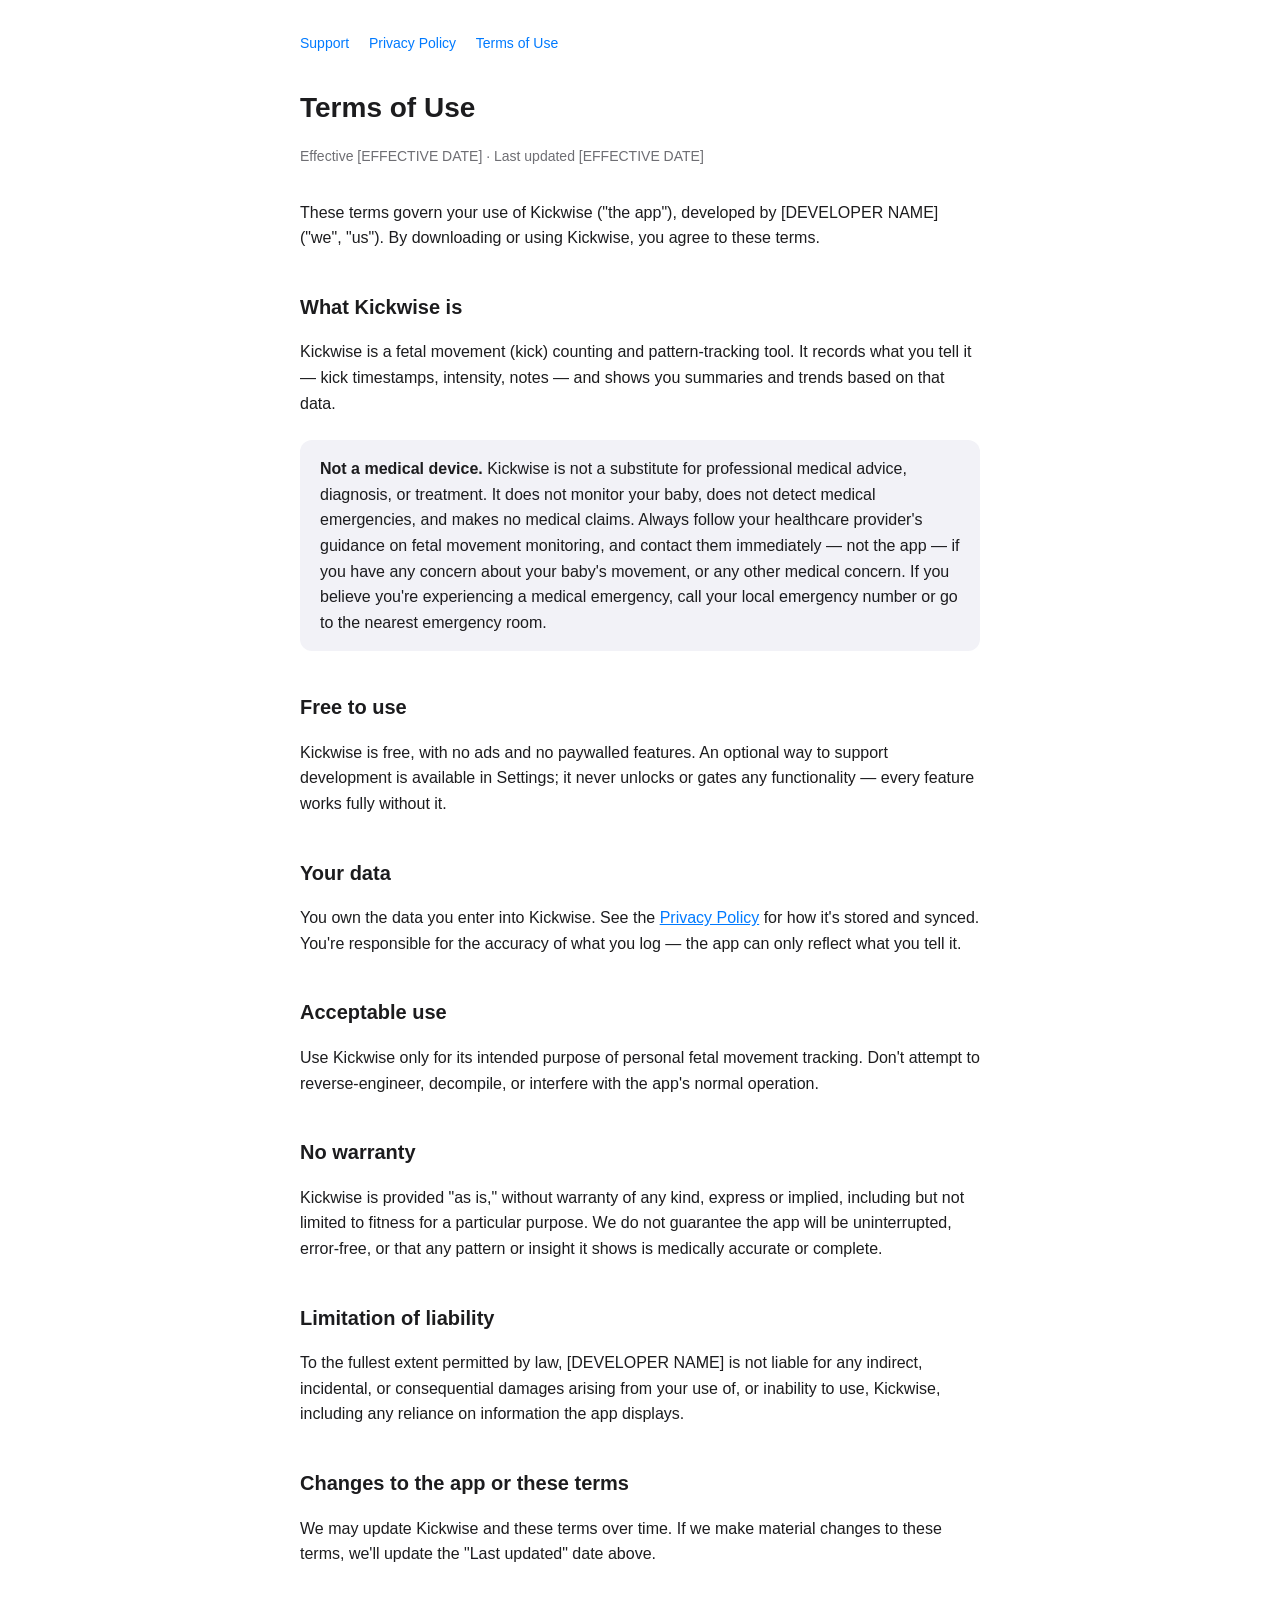
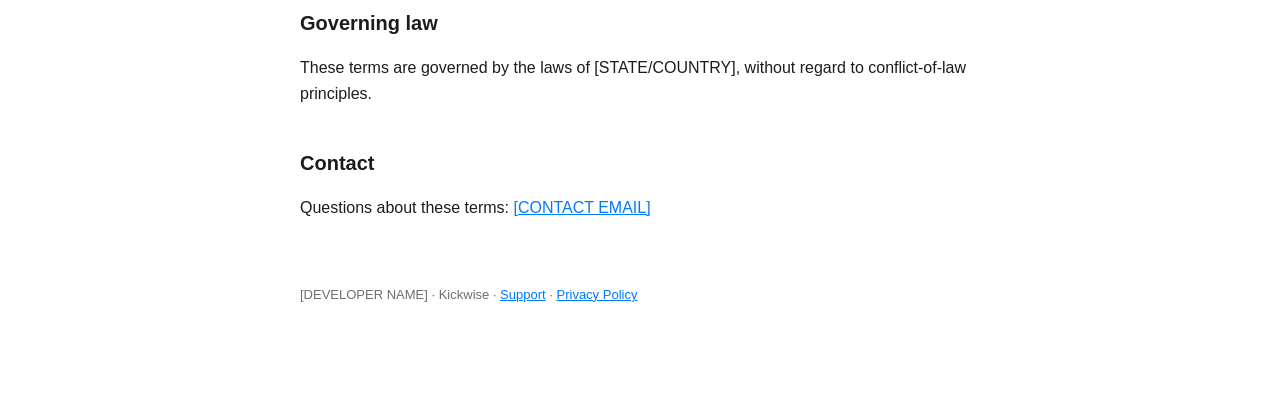
==== terms-of-use.html @ 668fde3b "Initial commit: Kickwise public docs" ====
<!DOCTYPE html>
<html lang="en">
<head>
  <meta charset="UTF-8">
  <meta name="viewport" content="width=device-width, initial-scale=1.0">
  <title>Kickwise — Terms of Use</title>
  <link rel="stylesheet" href="style.css">
</head>
<body>
  <nav>
    <a href="index.html">Support</a>
    <a href="privacy-policy.html">Privacy Policy</a>
    <a href="terms-of-use.html">Terms of Use</a>
  </nav>

  <h1>Terms of Use</h1>
  <p class="meta">Effective [EFFECTIVE DATE] · Last updated [EFFECTIVE DATE]</p>

  <p>
    These terms govern your use of Kickwise ("the app"), developed by
    [DEVELOPER NAME] ("we", "us"). By downloading or using Kickwise,
    you agree to these terms.
  </p>

  <h2>What Kickwise is</h2>
  <p>
    Kickwise is a fetal movement (kick) counting and pattern-tracking
    tool. It records what you tell it — kick timestamps, intensity,
    notes — and shows you summaries and trends based on that data.
  </p>

  <div class="disclaimer">
    <strong>Not a medical device.</strong> Kickwise is not a substitute
    for professional medical advice, diagnosis, or treatment. It does
    not monitor your baby, does not detect medical emergencies, and
    makes no medical claims. Always follow your healthcare provider's
    guidance on fetal movement monitoring, and contact them immediately
    — not the app — if you have any concern about your baby's
    movement, or any other medical concern. If you believe you're
    experiencing a medical emergency, call your local emergency number
    or go to the nearest emergency room.
  </div>

  <h2>Free to use</h2>
  <p>
    Kickwise is free, with no ads and no paywalled features. An
    optional way to support development is available in Settings; it
    never unlocks or gates any functionality — every feature works
    fully without it.
  </p>

  <h2>Your data</h2>
  <p>
    You own the data you enter into Kickwise. See the
    <a href="privacy-policy.html">Privacy Policy</a> for how it's
    stored and synced. You're responsible for the accuracy of what you
    log — the app can only reflect what you tell it.
  </p>

  <h2>Acceptable use</h2>
  <p>
    Use Kickwise only for its intended purpose of personal fetal
    movement tracking. Don't attempt to reverse-engineer, decompile, or
    interfere with the app's normal operation.
  </p>

  <h2>No warranty</h2>
  <p>
    Kickwise is provided "as is," without warranty of any kind, express
    or implied, including but not limited to fitness for a particular
    purpose. We do not guarantee the app will be uninterrupted,
    error-free, or that any pattern or insight it shows is medically
    accurate or complete.
  </p>

  <h2>Limitation of liability</h2>
  <p>
    To the fullest extent permitted by law, [DEVELOPER NAME] is not
    liable for any indirect, incidental, or consequential damages
    arising from your use of, or inability to use, Kickwise, including
    any reliance on information the app displays.
  </p>

  <h2>Changes to the app or these terms</h2>
  <p>
    We may update Kickwise and these terms over time. If we make
    material changes to these terms, we'll update the "Last updated"
    date above.
  </p>

  <h2>Governing law</h2>
  <p>
    These terms are governed by the laws of [STATE/COUNTRY], without
    regard to conflict-of-law principles.
  </p>

  <h2>Contact</h2>
  <p>
    Questions about these terms: <a href="mailto:[CONTACT EMAIL]">[CONTACT EMAIL]</a>
  </p>

  <footer>
    [DEVELOPER NAME] · Kickwise · <a href="index.html">Support</a> ·
    <a href="privacy-policy.html">Privacy Policy</a>
  </footer>
</body>
</html>
---- style.css ----
body {
  font-family: -apple-system, BlinkMacSystemFont, "Segoe UI", Helvetica, Arial, sans-serif;
  max-width: 680px;
  margin: 0 auto;
  padding: 32px 24px 96px;
  line-height: 1.6;
  color: #1c1c1e;
}

h1 {
  font-size: 28px;
  margin-bottom: 4px;
}

h2 {
  font-size: 20px;
  margin-top: 40px;
}

.meta {
  color: #6e6e73;
  font-size: 14px;
  margin-bottom: 32px;
}

.disclaimer {
  background: #f2f2f7;
  border-radius: 12px;
  padding: 16px 20px;
  margin: 24px 0;
}

nav {
  margin-bottom: 32px;
  font-size: 14px;
}

nav a {
  color: #007AFF;
  text-decoration: none;
  margin-right: 16px;
}

nav a:hover {
  text-decoration: underline;
}

footer {
  margin-top: 64px;
  color: #6e6e73;
  font-size: 13px;
}

a {
  color: #007AFF;
}
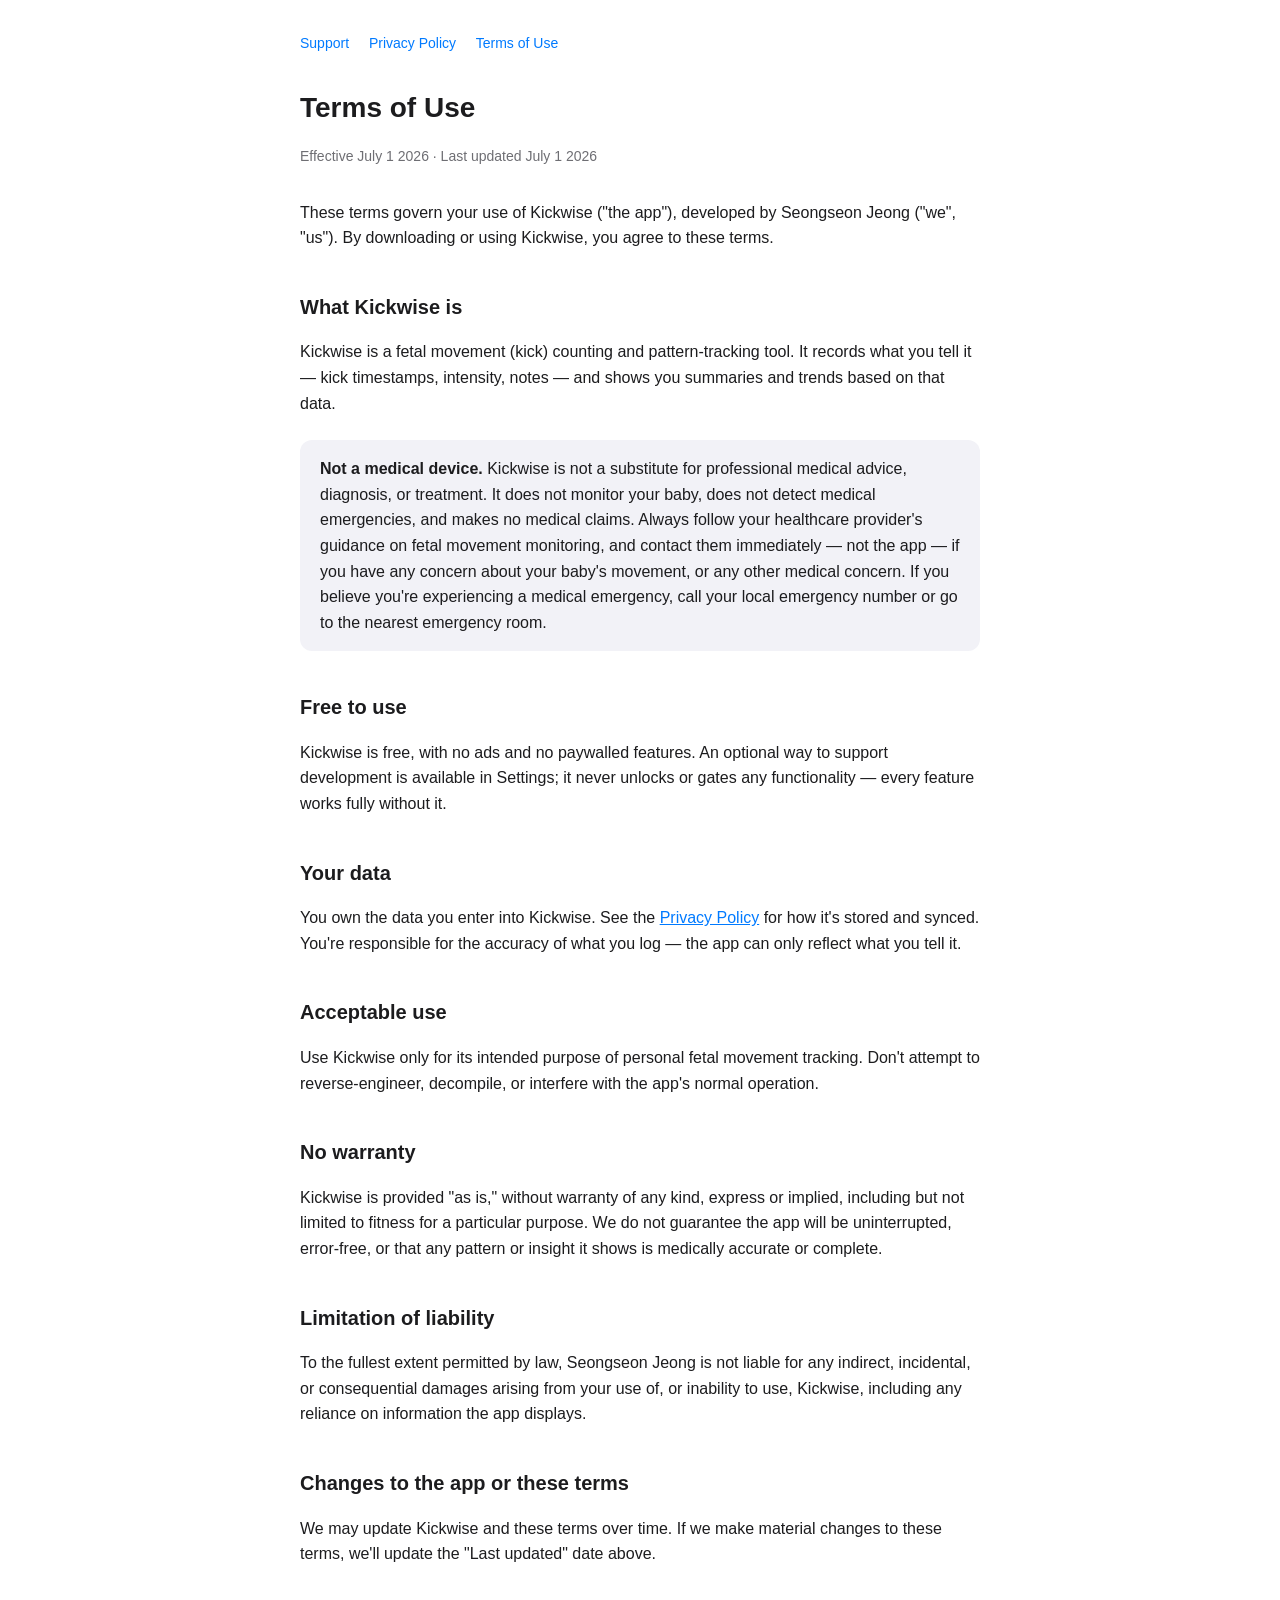
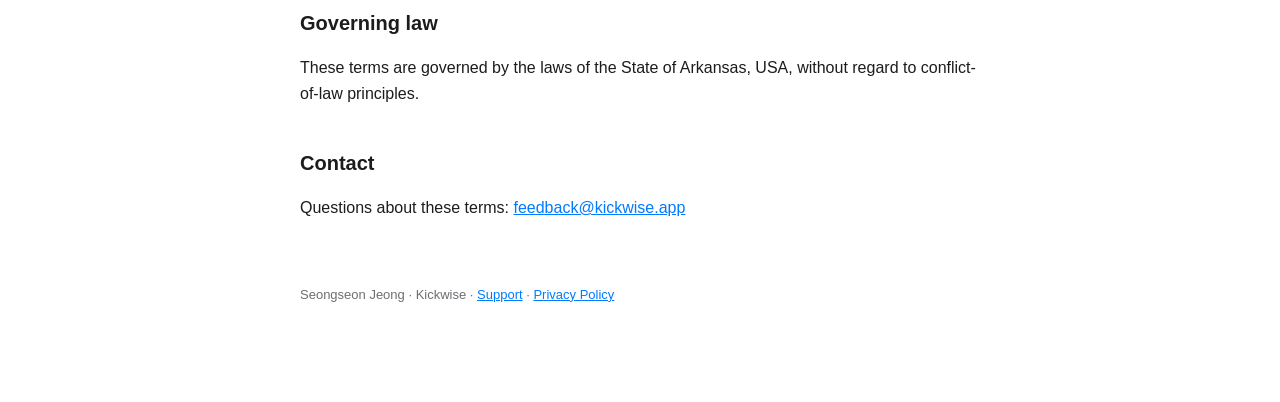
==== commit b4c7e969: "Fill in legal document" ====
--- a/terms-of-use.html
+++ b/terms-of-use.html
@@ -14,11 +14,11 @@
   </nav>
 
   <h1>Terms of Use</h1>
-  <p class="meta">Effective [EFFECTIVE DATE] · Last updated [EFFECTIVE DATE]</p>
+  <p class="meta">Effective July 1 2026 · Last updated July 1 2026</p>
 
   <p>
     These terms govern your use of Kickwise ("the app"), developed by
-    [DEVELOPER NAME] ("we", "us"). By downloading or using Kickwise,
+    Seongseon Jeong ("we", "us"). By downloading or using Kickwise,
     you agree to these terms.
   </p>
 
@@ -75,7 +75,7 @@
 
   <h2>Limitation of liability</h2>
   <p>
-    To the fullest extent permitted by law, [DEVELOPER NAME] is not
+    To the fullest extent permitted by law, Seongseon Jeong is not
     liable for any indirect, incidental, or consequential damages
     arising from your use of, or inability to use, Kickwise, including
     any reliance on information the app displays.
@@ -90,17 +90,17 @@
 
   <h2>Governing law</h2>
   <p>
-    These terms are governed by the laws of [STATE/COUNTRY], without
+    These terms are governed by the laws of the State of Arkansas, USA, without
     regard to conflict-of-law principles.
   </p>
 
   <h2>Contact</h2>
   <p>
-    Questions about these terms: <a href="mailto:[CONTACT EMAIL]">[CONTACT EMAIL]</a>
+    Questions about these terms: <a href="mailto:feedback@kickwise.app">feedback@kickwise.app</a>
   </p>
 
   <footer>
-    [DEVELOPER NAME] · Kickwise · <a href="index.html">Support</a> ·
+    Seongseon Jeong · Kickwise · <a href="index.html">Support</a> ·
     <a href="privacy-policy.html">Privacy Policy</a>
   </footer>
 </body>
